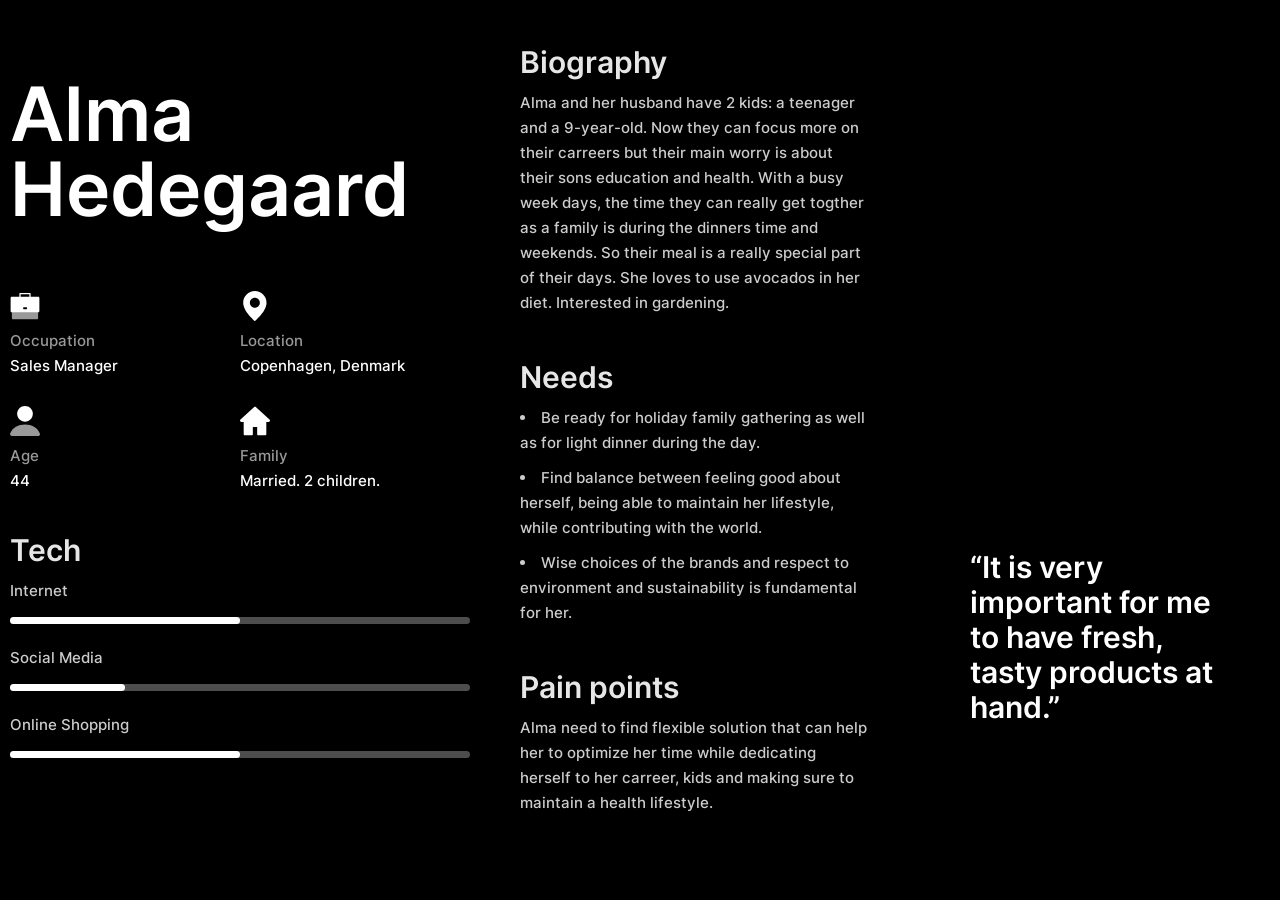
==== index.html @ ad47f363 "tetee" ====
<!DOCTYPE html>
<html lang="en">
<head>
    <meta charset="UTF-8">
    <meta http-equiv="X-UA-Compatible" content="IE=edge">
    <meta name="viewport" content="width=device-width">
    <title>Task1</title>
    <link rel="stylesheet" href="./css/Task1.css">
</head>
<body>
    <div class="wrapper">
            <section class="intro">
                    <h1 class="intro__name">Alma
                        Hedegaard
                    </h1>
                    <div class="info">
                        <div class="intro__row">
                            <div class="intro__row-occupation info">
                                <img src="./helosass/img/icons/briefcase.svg" alt="" class="intro__row-img">
                                <div class="intro__row-block"><p>Occupation</p></div>
                                <div class="intro__row-text"><p>Sales Manager</p></div>
                            </div>
                            <div class="intro__row-location info">
                                <img src="./helosass/img/icons/location.svg" alt="" class="intro__row-img">
                                <div class="intro__row-block"><p>Location</p></div>
                                <div class="intro__row-text"><p>Copenhagen, Denmark</p></div>
                            </div>
                            <div class="intro__row-age info">
                                <img src="./helosass/img/icons/person.svg" alt="" class="intro__row-img">
                                <div class="intro__row-block"><p>Age</p></div>
                                <div class="intro__row-text"><p>44</p></div>
                            </div>
                            <div class="intro__row-family info">
                                <img src="./helosass/img/icons/Group.svg" alt="" class="intro__row-img">
                                <div class="intro__row-block"><p>Family</p></div>
                                <div class="intro__row-text"><p>Married. 2 children.</p></div>
                            </div>
                        </div>
                        <div class="intro__title title">
                            <p>Tech</p>
                        </div>
                        <div class="intro-scale">
                            <p>Internet</p>
                            <progress value="50" max="100"></progress>
                        </div>
                        <div class="intro-scale">
                            <p>Social Media</p>
                            <progress value="25" max="100"></progress>
                        </div>
                        <div class="intro-scale">
                            <p>Online Shopping</p>
                            <progress value="50" max="100"></progress>
                        </div>
                    </div>
                
            </section>
            <section class="description">
                <div class="title">
                    Biography
                </div>
                <div class="text">Alma and her husband have 2 kids: a teenager and a 9-year-old. Now they can focus more on their carreers but their main worry is about their sons education and health. With a busy week days, the time they can really get togther as a family is during the dinners time and weekends. So their meal is a really special part of their days. She loves to use avocados in her diet. Interested in gardening.</div>
                
                <div class="title">
                    Needs
                </div>
                <div class="text">
                    <li>Be ready for holiday family gathering as well as for light dinner during the day.</li>
                    <li>Find balance between feeling good about herself, being able to maintain her lifestyle, while contributing with the world.</li>
                    <li>Wise choices of the brands and respect to environment and sustainability is fundamental for her.</li>
                </ul>
                </div>
                <div class="title">
                    Pain points
                </div>
                <div class="text">Alma need to find flexible solution that can help her to optimize her time while dedicating herself to her carreer, kids and making sure to maintain a health lifestyle.  </div>
            </section>
            <section class="photo">
                <div class="photo-text">“It is very important for me to have fresh, tasty products at hand.” </div>
            </section>
    </div>
</body>
</html>
---- css/Task1.css ----
@charset "UTF-8";
/*Обнуление*/
* {
  padding: 0;
  margin: 0;
  border: 0;
}

*, *:before, *:after {
  -webkit-box-sizing: border-box;
  box-sizing: border-box;
}

:focus, :active {
  outline: none;
}

a:focus, a:active {
  outline: none;
}

nav, footer, header, aside {
  display: block;
}

html, body {
  height: 100%;
  width: 100%;
  font-size: 100%;
  line-height: 1;
  font-size: 14px;
  -ms-text-size-adjust: 100%;
  -moz-text-size-adjust: 100%;
  -webkit-text-size-adjust: 100%;
}

input, button, textarea {
  font-family: inherit;
}

input::-ms-clear {
  display: none;
}

button {
  cursor: pointer;
}

button::-moz-focus-inner {
  padding: 0;
  border: 0;
}

a, a:visited {
  text-decoration: none;
}

a:hover {
  text-decoration: none;
}

ul li {
  list-style: none;
}

img {
  vertical-align: top;
}

h1, h2, h3, h4, h5, h6 {
  font-size: inherit;
  font-weight: inherit;
}

/*--------------------*/
/* inter-500 - latin */
@font-face {
  font-family: 'Inter';
  font-style: normal;
  font-weight: 500;
  src: local(""), url("../helosass/fonts/inter-v3-latin-500.woff2") format("woff2"), url("../helosass/fonts/inter-v3-latin-500.woff") format("woff");
  /* Chrome 6+, Firefox 3.6+, IE 9+, Safari 5.1+ */
}

/* inter-600 - latin */
@font-face {
  font-family: 'Inter';
  font-style: normal;
  font-weight: 600;
  src: local(""), url("../helosass/fonts/inter-v3-latin-600.woff2") format("woff2"), url("../helosass/fonts/inter-v3-latin-600.woff") format("woff");
  /* Chrome 6+, Firefox 3.6+, IE 9+, Safari 5.1+ */
}

body {
  background: black;
  font-family: 'Inter';
  font-style: normal;
  font-weight: 500;
  font-size: 15px;
  line-height: 25px;
  color: #FFFFFF;
}

section {
  margin-right: 50px;
  -webkit-box-flex: 0;
      -ms-flex: 0 1 33.333%;
          flex: 0 1 33.333%;
}

section:last-child {
  margin-right: 0;
}

.wrapper {
  display: -webkit-box;
  display: -ms-flexbox;
  display: flex;
  max-width: 1500px;
  padding: 50px 10px;
  margin: 0 auto;
  -webkit-box-align: center;
      -ms-flex-align: center;
          align-items: center;
}

@media (max-width: 970px) {
  .wrapper {
    max-width: none;
    -ms-flex-wrap: wrap;
        flex-wrap: wrap;
  }
}

.intro {
  max-width: 461px;
}

.intro__name {
  font-weight: 600;
  font-size: 75px;
  line-height: 75px;
  margin-bottom: 65px;
}

.intro__row {
  display: -webkit-box;
  display: -ms-flexbox;
  display: flex;
  -ms-flex-wrap: wrap;
      flex-wrap: wrap;
  margin-bottom: 45px;
}

.info {
  margin-bottom: 28px;
  -webkit-box-flex: 0;
      -ms-flex: 0 1 50%;
          flex: 0 1 50%;
}

.info p {
  max-width: 206px;
}

.info .intro__row-block {
  opacity: 0.6;
}

.info:nth-child(3) {
  margin-bottom: 0;
}

.info:nth-child(4) {
  margin-bottom: 0;
}

.info .intro__row-img {
  margin-bottom: 7px;
}

.info .intro__row-text {
  display: -webkit-box;
  -webkit-line-clamp: 3;
  -webkit-box-orient: vertical;
  overflow: hidden;
}

.title {
  margin-bottom: 15px;
  font-weight: 600;
  font-size: 30px;
  opacity: 0.9;
}

.intro-scale {
  margin-bottom: 17px;
}

.intro-scale:last-child {
  margin-bottom: 0;
}

.intro-scale p {
  opacity: 0.8;
}

.intro-scale progress {
  height: 7px;
  width: 460px;
}

.intro-scale progress::-webkit-progress-value {
  background: #FFFFFF;
  border-radius: 10px;
}

.intro-scale progress::-webkit-progress-bar {
  background: rgba(255, 255, 255, 0.3);
  border-radius: 10px;
}

.description {
  max-width: 461px;
}

.text {
  opacity: 0.8;
  margin-bottom: 50px;
}

.text:last-child {
  margin-bottom: 0;
}

.text li {
  margin-bottom: 10px;
}

.text li:last-child {
  margin-bottom: 0;
}

.photo {
  width: 461px;
  height: 750px;
  background: url("../helosass/img/avatar.JPG") 0 0/cover no-repeat;
  border-radius: 7px;
  display: -webkit-box;
  display: -ms-flexbox;
  display: flex;
  -webkit-box-align: end;
      -ms-flex-align: end;
          align-items: flex-end;
}

.photo-text {
  max-width: 360px;
  text-align: left;
  margin: 83px 50px;
  font-weight: 600;
  font-size: 30px;
  line-height: 35px;
}
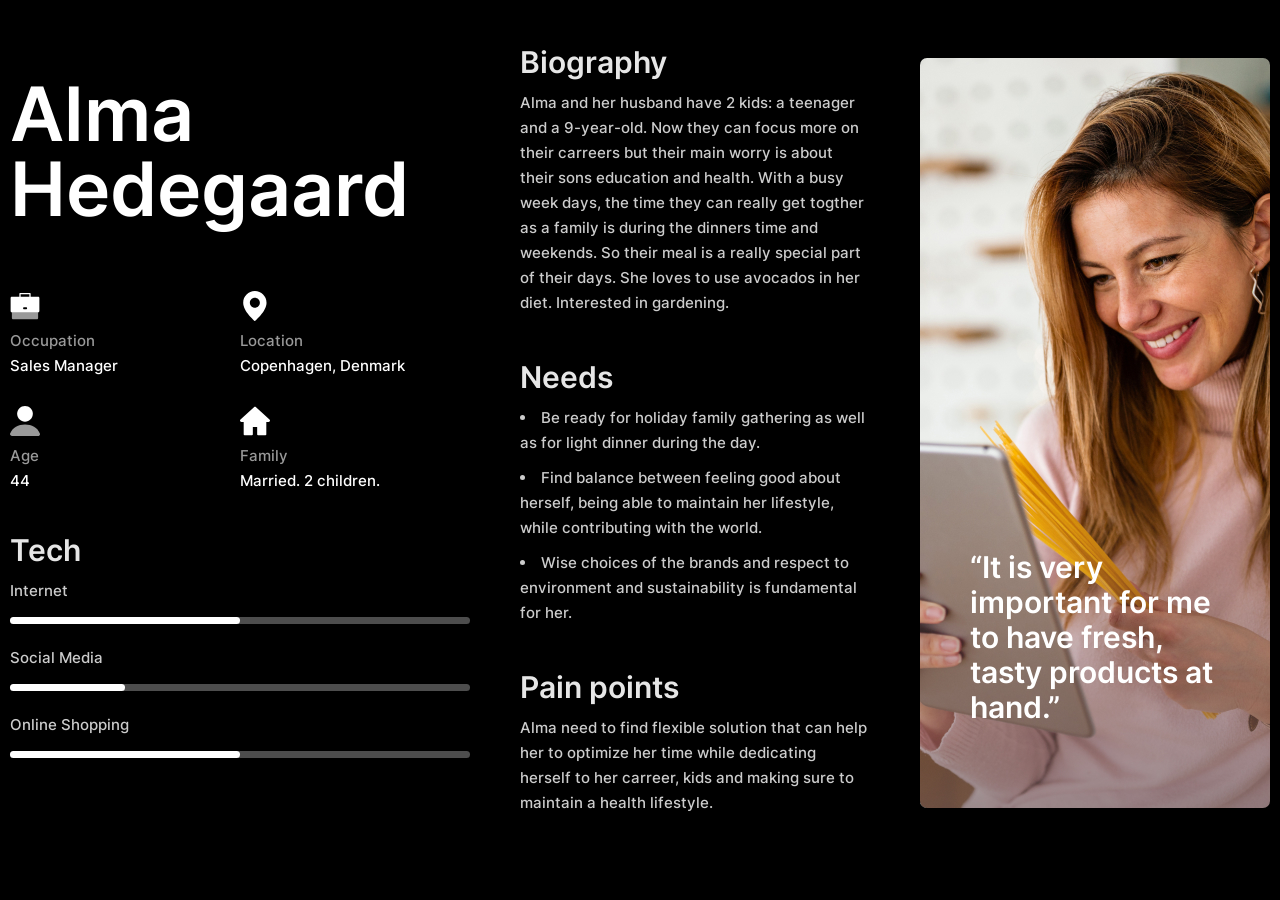
==== commit eee363e6: "tetee" ====
--- a/index.html
+++ b/index.html
@@ -5,7 +5,7 @@
     <meta http-equiv="X-UA-Compatible" content="IE=edge">
     <meta name="viewport" content="width=device-width">
     <title>Task1</title>
-    <link rel="stylesheet" href="./css/Task1.css">
+    <link rel="stylesheet" href="/Task1.css">
 </head>
 <body>
     <div class="wrapper">
--- a/Task1.css
+++ b/Task1.css
@@ -0,0 +1,264 @@
+@charset "UTF-8";
+/*Обнуление*/
+* {
+  padding: 0;
+  margin: 0;
+  border: 0;
+}
+
+*, *:before, *:after {
+  -webkit-box-sizing: border-box;
+  box-sizing: border-box;
+}
+
+:focus, :active {
+  outline: none;
+}
+
+a:focus, a:active {
+  outline: none;
+}
+
+nav, footer, header, aside {
+  display: block;
+}
+
+html, body {
+  height: 100%;
+  width: 100%;
+  font-size: 100%;
+  line-height: 1;
+  font-size: 14px;
+  -ms-text-size-adjust: 100%;
+  -moz-text-size-adjust: 100%;
+  -webkit-text-size-adjust: 100%;
+}
+
+input, button, textarea {
+  font-family: inherit;
+}
+
+input::-ms-clear {
+  display: none;
+}
+
+button {
+  cursor: pointer;
+}
+
+button::-moz-focus-inner {
+  padding: 0;
+  border: 0;
+}
+
+a, a:visited {
+  text-decoration: none;
+}
+
+a:hover {
+  text-decoration: none;
+}
+
+ul li {
+  list-style: none;
+}
+
+img {
+  vertical-align: top;
+}
+
+h1, h2, h3, h4, h5, h6 {
+  font-size: inherit;
+  font-weight: inherit;
+}
+
+/*--------------------*/
+/* inter-500 - latin */
+@font-face {
+  font-family: 'Inter';
+  font-style: normal;
+  font-weight: 500;
+  src: local(""), url("../helosass/fonts/inter-v3-latin-500.woff2") format("woff2"), url("../helosass/fonts/inter-v3-latin-500.woff") format("woff");
+  /* Chrome 6+, Firefox 3.6+, IE 9+, Safari 5.1+ */
+}
+
+/* inter-600 - latin */
+@font-face {
+  font-family: 'Inter';
+  font-style: normal;
+  font-weight: 600;
+  src: local(""), url("../helosass/fonts/inter-v3-latin-600.woff2") format("woff2"), url("../helosass/fonts/inter-v3-latin-600.woff") format("woff");
+  /* Chrome 6+, Firefox 3.6+, IE 9+, Safari 5.1+ */
+}
+
+body {
+  background: black;
+  font-family: 'Inter';
+  font-style: normal;
+  font-weight: 500;
+  font-size: 15px;
+  line-height: 25px;
+  color: #FFFFFF;
+}
+
+section {
+  margin-right: 50px;
+  -webkit-box-flex: 0;
+      -ms-flex: 0 1 33.333%;
+          flex: 0 1 33.333%;
+}
+
+section:last-child {
+  margin-right: 0;
+}
+
+.wrapper {
+  display: -webkit-box;
+  display: -ms-flexbox;
+  display: flex;
+  max-width: 1500px;
+  padding: 50px 10px;
+  margin: 0 auto;
+  -webkit-box-align: center;
+      -ms-flex-align: center;
+          align-items: center;
+}
+
+@media (max-width: 970px) {
+  .wrapper {
+    max-width: none;
+    -ms-flex-wrap: wrap;
+        flex-wrap: wrap;
+  }
+}
+
+.intro {
+  max-width: 461px;
+}
+
+.intro__name {
+  font-weight: 600;
+  font-size: 75px;
+  line-height: 75px;
+  margin-bottom: 65px;
+}
+
+.intro__row {
+  display: -webkit-box;
+  display: -ms-flexbox;
+  display: flex;
+  -ms-flex-wrap: wrap;
+      flex-wrap: wrap;
+  margin-bottom: 45px;
+}
+
+.info {
+  margin-bottom: 28px;
+  -webkit-box-flex: 0;
+      -ms-flex: 0 1 50%;
+          flex: 0 1 50%;
+}
+
+.info p {
+  max-width: 206px;
+}
+
+.info .intro__row-block {
+  opacity: 0.6;
+}
+
+.info:nth-child(3) {
+  margin-bottom: 0;
+}
+
+.info:nth-child(4) {
+  margin-bottom: 0;
+}
+
+.info .intro__row-img {
+  margin-bottom: 7px;
+}
+
+.info .intro__row-text {
+  display: -webkit-box;
+  -webkit-line-clamp: 3;
+  -webkit-box-orient: vertical;
+  overflow: hidden;
+}
+
+.title {
+  margin-bottom: 15px;
+  font-weight: 600;
+  font-size: 30px;
+  opacity: 0.9;
+}
+
+.intro-scale {
+  margin-bottom: 17px;
+}
+
+.intro-scale:last-child {
+  margin-bottom: 0;
+}
+
+.intro-scale p {
+  opacity: 0.8;
+}
+
+.intro-scale progress {
+  height: 7px;
+  width: 460px;
+}
+
+.intro-scale progress::-webkit-progress-value {
+  background: #FFFFFF;
+  border-radius: 10px;
+}
+
+.intro-scale progress::-webkit-progress-bar {
+  background: rgba(255, 255, 255, 0.3);
+  border-radius: 10px;
+}
+
+.description {
+  max-width: 461px;
+}
+
+.text {
+  opacity: 0.8;
+  margin-bottom: 50px;
+}
+
+.text:last-child {
+  margin-bottom: 0;
+}
+
+.text li {
+  margin-bottom: 10px;
+}
+
+.text li:last-child {
+  margin-bottom: 0;
+}
+
+.photo {
+  width: 461px;
+  height: 750px;
+  background: url("../avatar.JPG") 0 0/cover no-repeat;
+  border-radius: 7px;
+  display: -webkit-box;
+  display: -ms-flexbox;
+  display: flex;
+  -webkit-box-align: end;
+      -ms-flex-align: end;
+          align-items: flex-end;
+}
+
+.photo-text {
+  max-width: 360px;
+  text-align: left;
+  margin: 83px 50px;
+  font-weight: 600;
+  font-size: 30px;
+  line-height: 35px;
+}
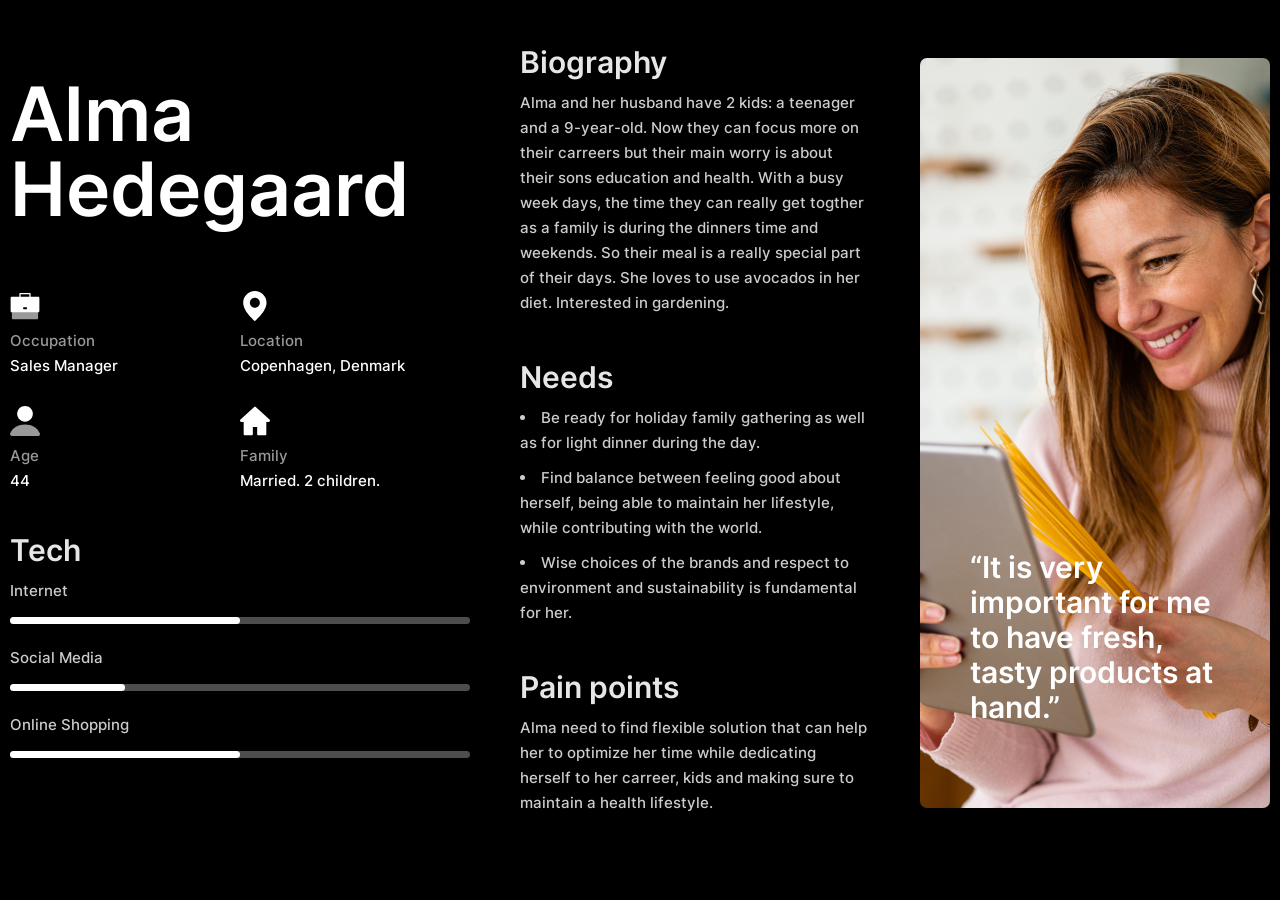
==== commit 0cdc8534: "tetee" ====
--- a/index.html
+++ b/index.html
@@ -5,7 +5,7 @@
     <meta http-equiv="X-UA-Compatible" content="IE=edge">
     <meta name="viewport" content="width=device-width">
     <title>Task1</title>
-    <link rel="stylesheet" href="/Task1.css">
+    <link rel="stylesheet" href="css/Task1.css">
 </head>
 <body>
     <div class="wrapper">
--- a/css/Task1.css
+++ b/css/Task1.css
@@ -0,0 +1,264 @@
+@charset "UTF-8";
+/*Обнуление*/
+* {
+  padding: 0;
+  margin: 0;
+  border: 0;
+}
+
+*, *:before, *:after {
+  -webkit-box-sizing: border-box;
+  box-sizing: border-box;
+}
+
+:focus, :active {
+  outline: none;
+}
+
+a:focus, a:active {
+  outline: none;
+}
+
+nav, footer, header, aside {
+  display: block;
+}
+
+html, body {
+  height: 100%;
+  width: 100%;
+  font-size: 100%;
+  line-height: 1;
+  font-size: 14px;
+  -ms-text-size-adjust: 100%;
+  -moz-text-size-adjust: 100%;
+  -webkit-text-size-adjust: 100%;
+}
+
+input, button, textarea {
+  font-family: inherit;
+}
+
+input::-ms-clear {
+  display: none;
+}
+
+button {
+  cursor: pointer;
+}
+
+button::-moz-focus-inner {
+  padding: 0;
+  border: 0;
+}
+
+a, a:visited {
+  text-decoration: none;
+}
+
+a:hover {
+  text-decoration: none;
+}
+
+ul li {
+  list-style: none;
+}
+
+img {
+  vertical-align: top;
+}
+
+h1, h2, h3, h4, h5, h6 {
+  font-size: inherit;
+  font-weight: inherit;
+}
+
+/*--------------------*/
+/* inter-500 - latin */
+@font-face {
+  font-family: 'Inter';
+  font-style: normal;
+  font-weight: 500;
+  src: local(""), url("../helosass/fonts/inter-v3-latin-500.woff2") format("woff2"), url("../helosass/fonts/inter-v3-latin-500.woff") format("woff");
+  /* Chrome 6+, Firefox 3.6+, IE 9+, Safari 5.1+ */
+}
+
+/* inter-600 - latin */
+@font-face {
+  font-family: 'Inter';
+  font-style: normal;
+  font-weight: 600;
+  src: local(""), url("../helosass/fonts/inter-v3-latin-600.woff2") format("woff2"), url("../helosass/fonts/inter-v3-latin-600.woff") format("woff");
+  /* Chrome 6+, Firefox 3.6+, IE 9+, Safari 5.1+ */
+}
+
+body {
+  background: black;
+  font-family: 'Inter';
+  font-style: normal;
+  font-weight: 500;
+  font-size: 15px;
+  line-height: 25px;
+  color: #FFFFFF;
+}
+
+section {
+  margin-right: 50px;
+  -webkit-box-flex: 0;
+      -ms-flex: 0 1 33.333%;
+          flex: 0 1 33.333%;
+}
+
+section:last-child {
+  margin-right: 0;
+}
+
+.wrapper {
+  display: -webkit-box;
+  display: -ms-flexbox;
+  display: flex;
+  max-width: 1500px;
+  padding: 50px 10px;
+  margin: 0 auto;
+  -webkit-box-align: center;
+      -ms-flex-align: center;
+          align-items: center;
+}
+
+@media (max-width: 970px) {
+  .wrapper {
+    max-width: none;
+    -ms-flex-wrap: wrap;
+        flex-wrap: wrap;
+  }
+}
+
+.intro {
+  max-width: 461px;
+}
+
+.intro__name {
+  font-weight: 600;
+  font-size: 75px;
+  line-height: 75px;
+  margin-bottom: 65px;
+}
+
+.intro__row {
+  display: -webkit-box;
+  display: -ms-flexbox;
+  display: flex;
+  -ms-flex-wrap: wrap;
+      flex-wrap: wrap;
+  margin-bottom: 45px;
+}
+
+.info {
+  margin-bottom: 28px;
+  -webkit-box-flex: 0;
+      -ms-flex: 0 1 50%;
+          flex: 0 1 50%;
+}
+
+.info p {
+  max-width: 206px;
+}
+
+.info .intro__row-block {
+  opacity: 0.6;
+}
+
+.info:nth-child(3) {
+  margin-bottom: 0;
+}
+
+.info:nth-child(4) {
+  margin-bottom: 0;
+}
+
+.info .intro__row-img {
+  margin-bottom: 7px;
+}
+
+.info .intro__row-text {
+  display: -webkit-box;
+  -webkit-line-clamp: 3;
+  -webkit-box-orient: vertical;
+  overflow: hidden;
+}
+
+.title {
+  margin-bottom: 15px;
+  font-weight: 600;
+  font-size: 30px;
+  opacity: 0.9;
+}
+
+.intro-scale {
+  margin-bottom: 17px;
+}
+
+.intro-scale:last-child {
+  margin-bottom: 0;
+}
+
+.intro-scale p {
+  opacity: 0.8;
+}
+
+.intro-scale progress {
+  height: 7px;
+  width: 460px;
+}
+
+.intro-scale progress::-webkit-progress-value {
+  background: #FFFFFF;
+  border-radius: 10px;
+}
+
+.intro-scale progress::-webkit-progress-bar {
+  background: rgba(255, 255, 255, 0.3);
+  border-radius: 10px;
+}
+
+.description {
+  max-width: 461px;
+}
+
+.text {
+  opacity: 0.8;
+  margin-bottom: 50px;
+}
+
+.text:last-child {
+  margin-bottom: 0;
+}
+
+.text li {
+  margin-bottom: 10px;
+}
+
+.text li:last-child {
+  margin-bottom: 0;
+}
+
+.photo {
+  width: 461px;
+  height: 750px;
+  background: url("../woman.png") 0 0/cover no-repeat;
+  border-radius: 7px;
+  display: -webkit-box;
+  display: -ms-flexbox;
+  display: flex;
+  -webkit-box-align: end;
+      -ms-flex-align: end;
+          align-items: flex-end;
+}
+
+.photo-text {
+  max-width: 360px;
+  text-align: left;
+  margin: 83px 50px;
+  font-weight: 600;
+  font-size: 30px;
+  line-height: 35px;
+}
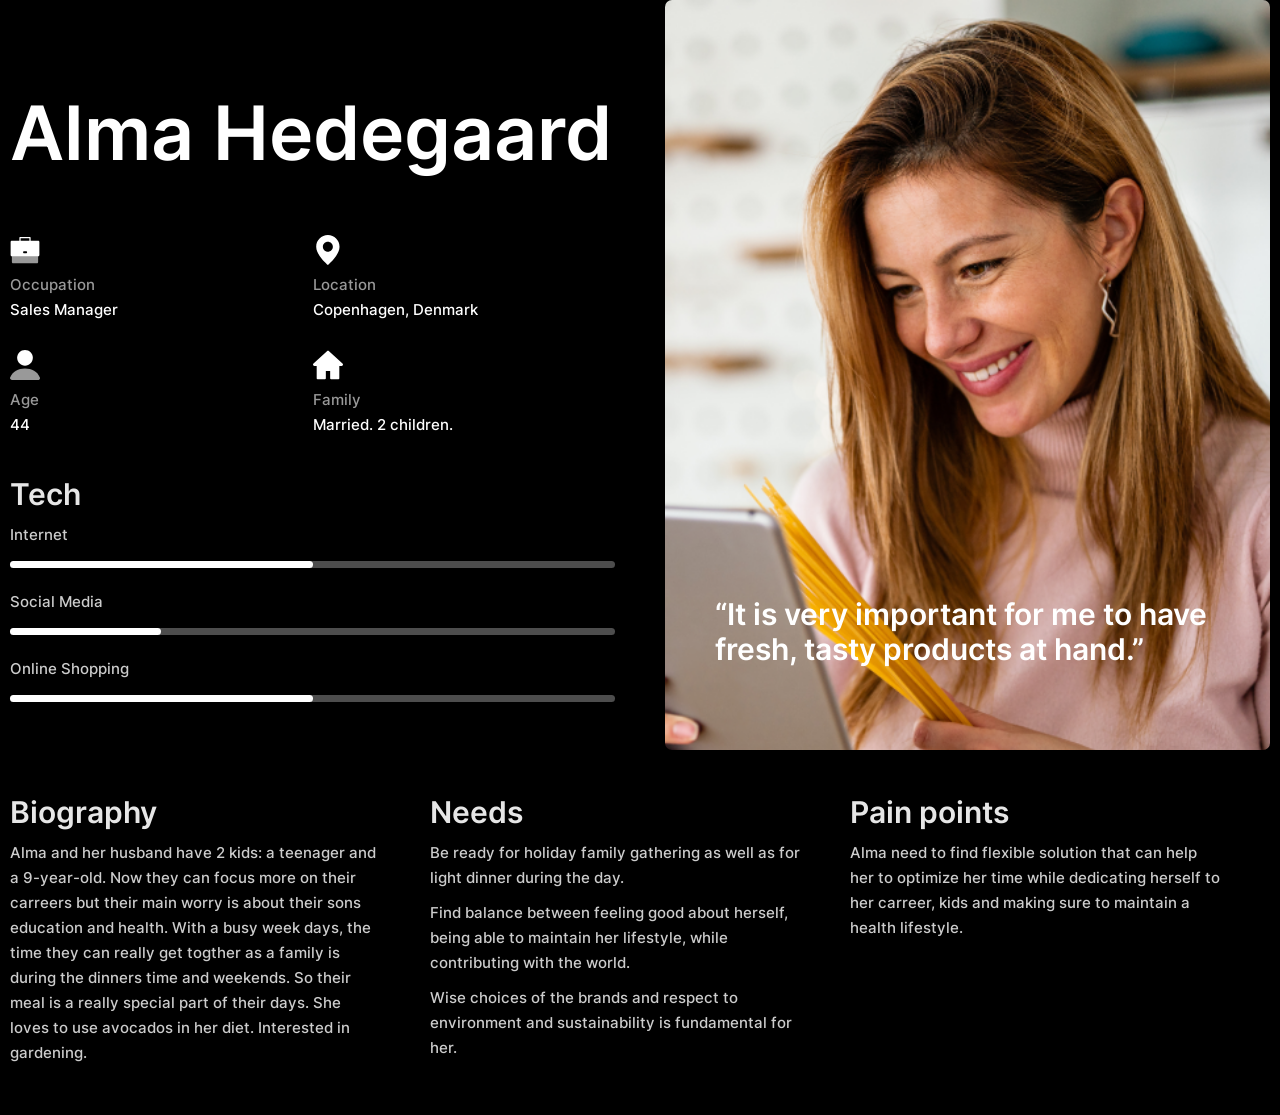
==== commit dbb370c5: "tetee" ====
--- a/index.html
+++ b/index.html
@@ -9,11 +9,11 @@
 </head>
 <body>
     <div class="wrapper">
-            <section class="intro">
+            <section class="intro column">
                     <h1 class="intro__name">Alma
                         Hedegaard
                     </h1>
-                    <div class="info">
+                    <div class="infoo">
                         <div class="intro__row">
                             <div class="intro__row-occupation info">
                                 <img src="./helosass/img/icons/briefcase.svg" alt="" class="intro__row-img">
@@ -36,6 +36,7 @@
                                 <div class="intro__row-text"><p>Married. 2 children.</p></div>
                             </div>
                         </div>
+                    
                         <div class="intro__title title">
                             <p>Tech</p>
                         </div>
@@ -54,27 +55,33 @@
                     </div>
                 
             </section>
-            <section class="description">
-                <div class="title">
-                    Biography
+            <section class="description column">
+                <div class="description__row">
+                    <div class="block">
+                        <div class="title">
+                            Biography
+                        </div>
+                        <div class="text">Alma and her husband have 2 kids: a teenager and a 9-year-old. Now they can focus more on their carreers but their main worry is about their sons education and health. With a busy week days, the time they can really get togther as a family is during the dinners time and weekends. So their meal is a really special part of their days. She loves to use avocados in her diet. Interested in gardening.</div>
+                    </div>
+                    <div class="block">
+                        <div class="title">
+                            Needs
+                        </div>
+                        <ul class="text">
+                            <li>Be ready for holiday family gathering as well as for light dinner during the day.</li>
+                            <li>Find balance between feeling good about herself, being able to maintain her lifestyle, while contributing with the world.</li>
+                            <li>Wise choices of the brands and respect to environment and sustainability is fundamental for her.</li>
+                        </ul>
+                    </div>
+                    <div class="block">
+                        <div class="title">
+                            Pain points
+                        </div>
+                        <div class="text">Alma need to find flexible solution that can help her to optimize her time while dedicating herself to her carreer, kids and making sure to maintain a health lifestyle.  </div>
+                    </div>
                 </div>
-                <div class="text">Alma and her husband have 2 kids: a teenager and a 9-year-old. Now they can focus more on their carreers but their main worry is about their sons education and health. With a busy week days, the time they can really get togther as a family is during the dinners time and weekends. So their meal is a really special part of their days. She loves to use avocados in her diet. Interested in gardening.</div>
-                
-                <div class="title">
-                    Needs
-                </div>
-                <div class="text">
-                    <li>Be ready for holiday family gathering as well as for light dinner during the day.</li>
-                    <li>Find balance between feeling good about herself, being able to maintain her lifestyle, while contributing with the world.</li>
-                    <li>Wise choices of the brands and respect to environment and sustainability is fundamental for her.</li>
-                </ul>
-                </div>
-                <div class="title">
-                    Pain points
-                </div>
-                <div class="text">Alma need to find flexible solution that can help her to optimize her time while dedicating herself to her carreer, kids and making sure to maintain a health lifestyle.  </div>
             </section>
-            <section class="photo">
+            <section class="photo column">
                 <div class="photo-text">“It is very important for me to have fresh, tasty products at hand.” </div>
             </section>
     </div>
--- a/css/Task1.css
+++ b/css/Task1.css
@@ -99,41 +99,36 @@
   font-size: 15px;
   line-height: 25px;
   color: #FFFFFF;
-}
-
-section {
+  position: relative;
+}
+
+.wrapper {
+  position: absolute;
+  top: 50%;
+  left: 50%;
+  margin-right: -50%;
+  -webkit-transform: translate(-50%, -50%);
+          transform: translate(-50%, -50%);
+  display: -webkit-box;
+  display: -ms-flexbox;
+  display: flex;
+  width: 100%;
+  max-width: 1500px;
+  padding: 0 10px;
+  -webkit-box-align: center;
+      -ms-flex-align: center;
+          align-items: center;
+}
+
+.column {
   margin-right: 50px;
   -webkit-box-flex: 0;
       -ms-flex: 0 1 33.333%;
           flex: 0 1 33.333%;
 }
 
-section:last-child {
+.column:last-child {
   margin-right: 0;
-}
-
-.wrapper {
-  display: -webkit-box;
-  display: -ms-flexbox;
-  display: flex;
-  max-width: 1500px;
-  padding: 50px 10px;
-  margin: 0 auto;
-  -webkit-box-align: center;
-      -ms-flex-align: center;
-          align-items: center;
-}
-
-@media (max-width: 970px) {
-  .wrapper {
-    max-width: none;
-    -ms-flex-wrap: wrap;
-        flex-wrap: wrap;
-  }
-}
-
-.intro {
-  max-width: 461px;
 }
 
 .intro__name {
@@ -159,10 +154,6 @@
           flex: 0 1 50%;
 }
 
-.info p {
-  max-width: 206px;
-}
-
 .info .intro__row-block {
   opacity: 0.6;
 }
@@ -207,7 +198,7 @@
 
 .intro-scale progress {
   height: 7px;
-  width: 460px;
+  width: 100%;
 }
 
 .intro-scale progress::-webkit-progress-value {
@@ -220,17 +211,21 @@
   border-radius: 10px;
 }
 
-.description {
-  max-width: 461px;
+.intro-scale progress::-moz-progress-bar {
+  background: #FFFFFF;
+  border-radius: 10px;
+}
+
+.block {
+  margin-bottom: 50px;
+}
+
+.block:last-child {
+  margin-bottom: 0;
 }
 
 .text {
   opacity: 0.8;
-  margin-bottom: 50px;
-}
-
-.text:last-child {
-  margin-bottom: 0;
 }
 
 .text li {
@@ -242,7 +237,6 @@
 }
 
 .photo {
-  width: 461px;
   height: 750px;
   background: url("../woman.png") 0 0/cover no-repeat;
   border-radius: 7px;
@@ -255,10 +249,86 @@
 }
 
 .photo-text {
-  max-width: 360px;
+  padding: 0 50px;
   text-align: left;
-  margin: 83px 50px;
+  margin-bottom: 83px;
   font-weight: 600;
   font-size: 30px;
   line-height: 35px;
 }
+
+@media (max-width: 1330px) {
+  .wrapper {
+    width: 100%;
+    display: -webkit-box;
+    display: -ms-flexbox;
+    display: flex;
+    -ms-flex-wrap: wrap;
+        flex-wrap: wrap;
+    height: 100%;
+    -webkit-box-align: center;
+        -ms-flex-align: center;
+            align-items: center;
+  }
+  .column {
+    -webkit-box-flex: 1;
+        -ms-flex-positive: 1;
+            flex-grow: 1;
+  }
+  .intro {
+    -webkit-box-ordinal-group: 2;
+        -ms-flex-order: 1;
+            order: 1;
+  }
+  .description {
+    -webkit-box-ordinal-group: 4;
+        -ms-flex-order: 3;
+            order: 3;
+  }
+  .description__row {
+    display: -webkit-box;
+    display: -ms-flexbox;
+    display: flex;
+  }
+  .block {
+    -webkit-box-flex: 0;
+        -ms-flex: 0 1 33.33%;
+            flex: 0 1 33.33%;
+    margin-right: 50px;
+  }
+  .block:last-child {
+    margin-right: 0;
+  }
+  .photo {
+    -webkit-box-ordinal-group: 3;
+        -ms-flex-order: 2;
+            order: 2;
+    margin-bottom: 50px;
+  }
+}
+
+@media (max-width: 768px) {
+  .column {
+    -webkit-box-flex: 1;
+        -ms-flex: 1 1 auto;
+            flex: 1 1 auto;
+  }
+  .intro__name {
+    font-size: 35px;
+    line-height: 43px;
+  }
+  .description__row {
+    -webkit-box-orient: vertical;
+    -webkit-box-direction: normal;
+        -ms-flex-direction: column;
+            flex-direction: column;
+  }
+  .block {
+    -webkit-box-flex: 0;
+        -ms-flex: 0 1 auto;
+            flex: 0 1 auto;
+  }
+  .column {
+    margin-bottom: 50px;
+  }
+}
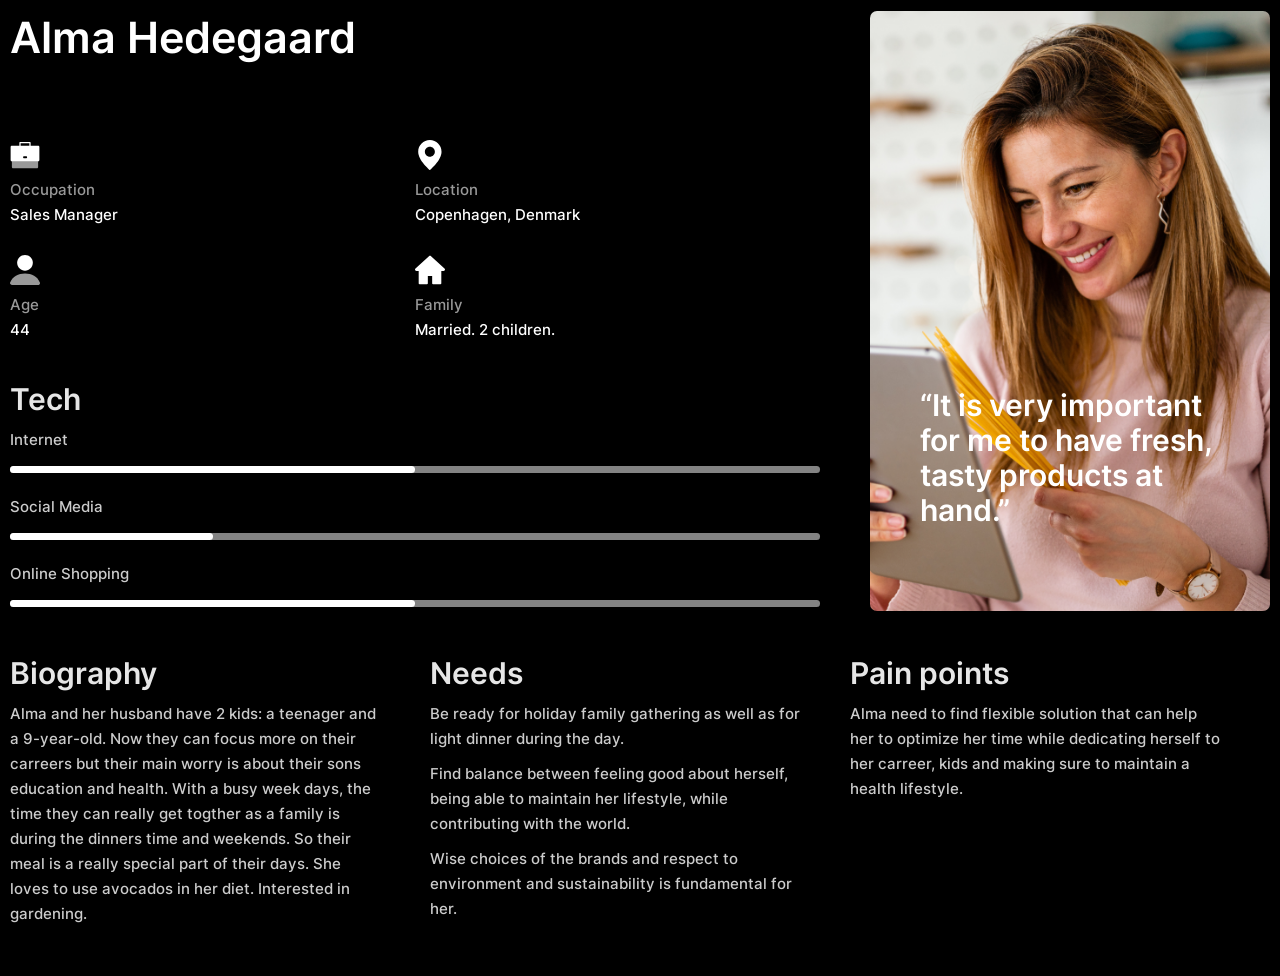
==== commit 8fc95bff: "tetee" ====
--- a/index.html
+++ b/index.html
@@ -42,7 +42,7 @@
                         </div>
                         <div class="intro-scale">
                             <p>Internet</p>
-                            <progress value="50" max="100"></progress>
+                            <progress max="100" value="50" ></progress>
                         </div>
                         <div class="intro-scale">
                             <p>Social Media</p>
--- a/css/Task1.css
+++ b/css/Task1.css
@@ -199,6 +199,13 @@
 .intro-scale progress {
   height: 7px;
   width: 100%;
+  background: rgba(255, 255, 255, 0.3);
+  border-radius: 10px;
+}
+
+.intro-scale progress::-moz-progress-bar {
+  background-color: #FFFFFF;
+  border-radius: 10px;
 }
 
 .intro-scale progress::-webkit-progress-value {
@@ -208,11 +215,6 @@
 
 .intro-scale progress::-webkit-progress-bar {
   background: rgba(255, 255, 255, 0.3);
-  border-radius: 10px;
-}
-
-.intro-scale progress::-moz-progress-bar {
-  background: #FFFFFF;
   border-radius: 10px;
 }
 
@@ -279,6 +281,10 @@
     -webkit-box-ordinal-group: 2;
         -ms-flex-order: 1;
             order: 1;
+    margin-bottom: 50px;
+  }
+  .intro__name {
+    font-size: 43px;
   }
   .description {
     -webkit-box-ordinal-group: 4;
@@ -300,10 +306,13 @@
     margin-right: 0;
   }
   .photo {
+    height: 600px;
+    max-width: 400px;
     -webkit-box-ordinal-group: 3;
         -ms-flex-order: 2;
             order: 2;
     margin-bottom: 50px;
+    margin-top: 10px;
   }
 }
 
@@ -331,4 +340,12 @@
   .column {
     margin-bottom: 50px;
   }
-}
+  .photo {
+    height: 300px;
+    max-width: 100%;
+    margin-bottom: 50px;
+  }
+  .photo-text {
+    margin-bottom: 50px;
+  }
+}
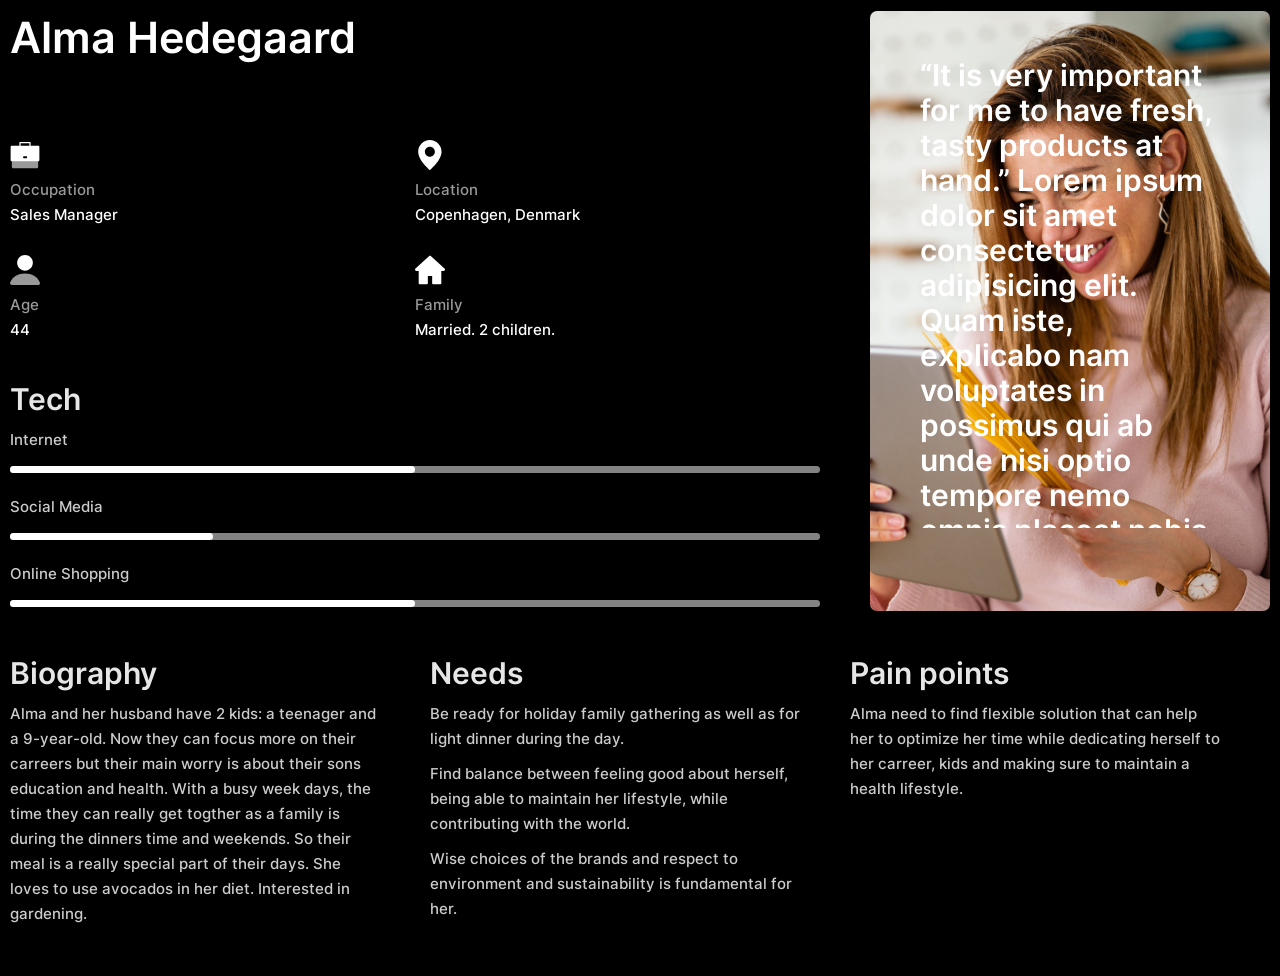
==== commit d52cbccd: "tetee" ====
--- a/index.html
+++ b/index.html
@@ -82,7 +82,7 @@
                 </div>
             </section>
             <section class="photo column">
-                <div class="photo-text">“It is very important for me to have fresh, tasty products at hand.” </div>
+                <div class="photo-text">“It is very important for me to have fresh, tasty products at hand.” Lorem ipsum dolor sit amet consectetur adipisicing elit. Quam iste, explicabo nam voluptates in possimus qui ab unde nisi optio tempore nemo omnis placeat nobis labore laborum, eligendi et perspiciatis! Lorem ipsum dolor sit amet consectetur adipisicing elit. Culpa aut corporis expedita iste perferendis commodi. Earum aut ducimus corporis odit necessitatibus maxime libero quasi natus enim, mollitia, distinctio cumque illum. </div>
             </section>
     </div>
 </body>
--- a/css/Task1.css
+++ b/css/Task1.css
@@ -251,6 +251,9 @@
 }
 
 .photo-text {
+  max-width: 460px;
+  max-height: 600px;
+  overflow: auto;
   padding: 0 50px;
   text-align: left;
   margin-bottom: 83px;
@@ -314,6 +317,9 @@
     margin-bottom: 50px;
     margin-top: 10px;
   }
+  .photo-text {
+    max-height: 470px;
+  }
 }
 
 @media (max-width: 768px) {
@@ -321,6 +327,7 @@
     -webkit-box-flex: 1;
         -ms-flex: 1 1 auto;
             flex: 1 1 auto;
+    margin-bottom: 50px;
   }
   .intro__name {
     font-size: 35px;
@@ -337,15 +344,15 @@
         -ms-flex: 0 1 auto;
             flex: 0 1 auto;
   }
-  .column {
-    margin-bottom: 50px;
-  }
   .photo {
-    height: 300px;
+    max-height: 200px;
     max-width: 100%;
     margin-bottom: 50px;
   }
   .photo-text {
-    margin-bottom: 50px;
-  }
-}
+    margin-bottom: 10px;
+    font-size: 23px;
+    max-width: 747px;
+    max-height: 170px;
+  }
+}
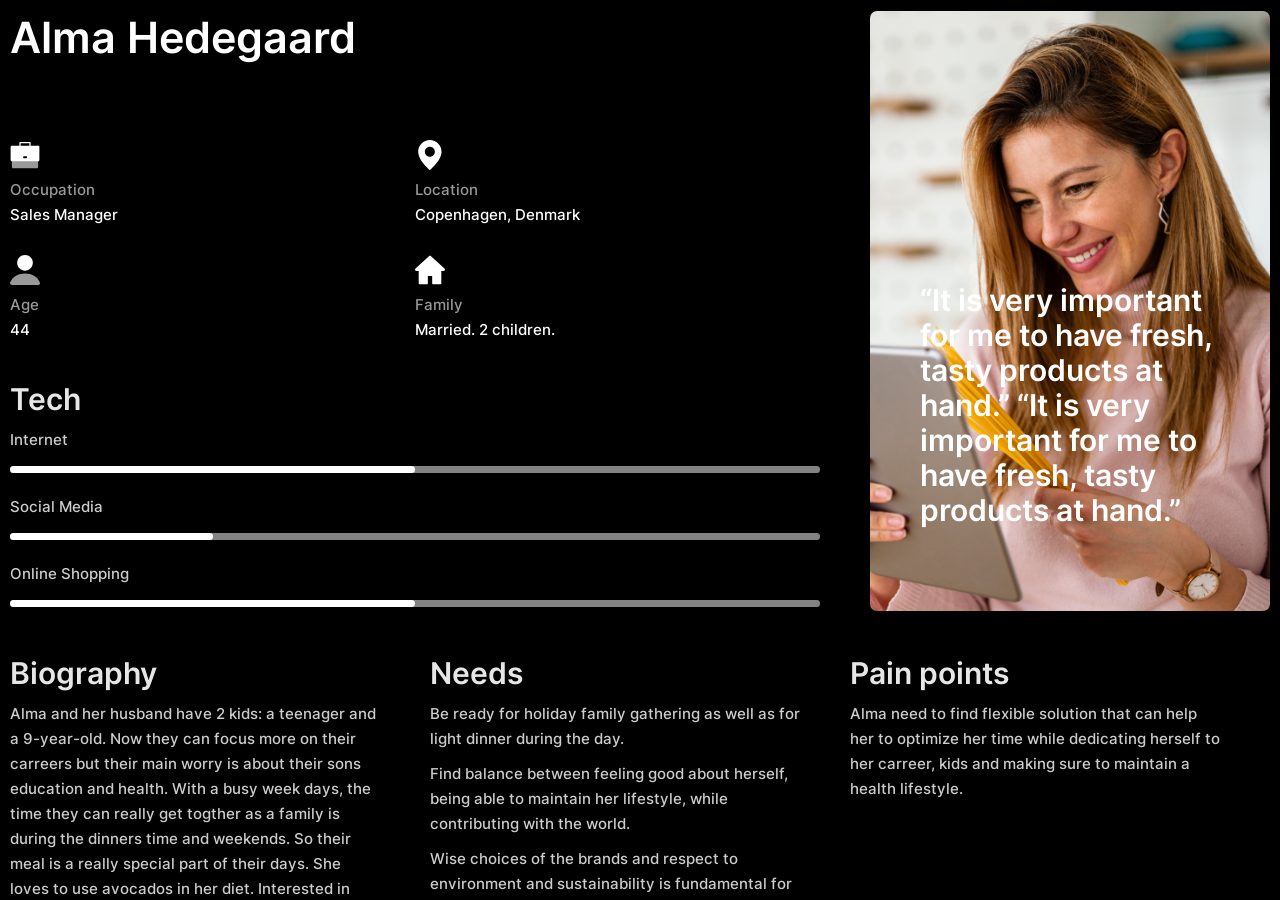
==== commit 58bc16f1: "tetee" ====
--- a/index.html
+++ b/index.html
@@ -10,45 +10,45 @@
 <body>
     <div class="wrapper">
             <section class="intro column">
-                    <h1 class="intro__name">Alma
+                    <h1 class="name">Alma
                         Hedegaard
                     </h1>
                     <div class="infoo">
                         <div class="intro__row">
-                            <div class="intro__row-occupation info">
-                                <img src="./helosass/img/icons/briefcase.svg" alt="" class="intro__row-img">
-                                <div class="intro__row-block"><p>Occupation</p></div>
-                                <div class="intro__row-text"><p>Sales Manager</p></div>
+                            <div class="row-occupation info">
+                                <img src="./helosass/img/icons/briefcase.svg" alt="" class="img">
+                                <div class="row-block"><p>Occupation</p></div>
+                                <div class="row-text"><p>Sales Manager</p></div>
                             </div>
-                            <div class="intro__row-location info">
-                                <img src="./helosass/img/icons/location.svg" alt="" class="intro__row-img">
-                                <div class="intro__row-block"><p>Location</p></div>
-                                <div class="intro__row-text"><p>Copenhagen, Denmark</p></div>
+                            <div class="row-location info">
+                                <img src="./helosass/img/icons/location.svg" alt="" class="img">
+                                <div class="row-block"><p>Location</p></div>
+                                <div class="row-text"><p>Copenhagen, Denmark</p></div>
                             </div>
-                            <div class="intro__row-age info">
-                                <img src="./helosass/img/icons/person.svg" alt="" class="intro__row-img">
-                                <div class="intro__row-block"><p>Age</p></div>
-                                <div class="intro__row-text"><p>44</p></div>
+                            <div class="row-age info">
+                                <img src="./helosass/img/icons/person.svg" alt="" class="img">
+                                <div class="row-block"><p>Age</p></div>
+                                <div class="row-text"><p>44</p></div>
                             </div>
-                            <div class="intro__row-family info">
-                                <img src="./helosass/img/icons/Group.svg" alt="" class="intro__row-img">
-                                <div class="intro__row-block"><p>Family</p></div>
-                                <div class="intro__row-text"><p>Married. 2 children.</p></div>
+                            <div class="row-family info">
+                                <img src="./helosass/img/icons/Group.svg" alt="" class="img">
+                                <div class="row-block"><p>Family</p></div>
+                                <div class="row-text"><p>Married. 2 children.</p></div>
                             </div>
                         </div>
                     
-                        <div class="intro__title title">
+                        <div class="intro-title title">
                             <p>Tech</p>
                         </div>
-                        <div class="intro-scale">
+                        <div class="scale">
                             <p>Internet</p>
                             <progress max="100" value="50" ></progress>
                         </div>
-                        <div class="intro-scale">
+                        <div class="scale">
                             <p>Social Media</p>
                             <progress value="25" max="100"></progress>
                         </div>
-                        <div class="intro-scale">
+                        <div class="scale">
                             <p>Online Shopping</p>
                             <progress value="50" max="100"></progress>
                         </div>
@@ -77,12 +77,12 @@
                         <div class="title">
                             Pain points
                         </div>
-                        <div class="text">Alma need to find flexible solution that can help her to optimize her time while dedicating herself to her carreer, kids and making sure to maintain a health lifestyle.  </div>
+                        <div class="text">Alma need to find flexible solution that can help her to optimize her time while dedicating herself to her carreer, kids and making sure to maintain a health lifestyle.</div>
                     </div>
                 </div>
             </section>
             <section class="photo column">
-                <div class="photo-text">“It is very important for me to have fresh, tasty products at hand.” Lorem ipsum dolor sit amet consectetur adipisicing elit. Quam iste, explicabo nam voluptates in possimus qui ab unde nisi optio tempore nemo omnis placeat nobis labore laborum, eligendi et perspiciatis! Lorem ipsum dolor sit amet consectetur adipisicing elit. Culpa aut corporis expedita iste perferendis commodi. Earum aut ducimus corporis odit necessitatibus maxime libero quasi natus enim, mollitia, distinctio cumque illum. </div>
+                <div class="photo-text">“It is very important for me to have fresh, tasty products at hand.” “It is very important for me to have fresh, tasty products at hand.” </div>
             </section>
     </div>
 </body>
--- a/css/Task1.css
+++ b/css/Task1.css
@@ -99,28 +99,27 @@
   font-size: 15px;
   line-height: 25px;
   color: #FFFFFF;
-  position: relative;
 }
 
 .wrapper {
-  position: absolute;
-  top: 50%;
-  left: 50%;
-  margin-right: -50%;
-  -webkit-transform: translate(-50%, -50%);
-          transform: translate(-50%, -50%);
+  padding: 0 10px;
+  width: 100%;
+  height: 100%;
   display: -webkit-box;
   display: -ms-flexbox;
   display: flex;
-  width: 100%;
-  max-width: 1500px;
-  padding: 0 10px;
   -webkit-box-align: center;
       -ms-flex-align: center;
           align-items: center;
+  overflow: auto;
 }
 
 .column {
+  width: 100%;
+  -ms-flex-line-pack: center;
+      align-content: center;
+  -ms-flex-pack: distribute;
+      justify-content: space-around;
   margin-right: 50px;
   -webkit-box-flex: 0;
       -ms-flex: 0 1 33.333%;
@@ -131,7 +130,7 @@
   margin-right: 0;
 }
 
-.intro__name {
+.name {
   font-weight: 600;
   font-size: 75px;
   line-height: 75px;
@@ -154,7 +153,7 @@
           flex: 0 1 50%;
 }
 
-.info .intro__row-block {
+.info .row-block {
   opacity: 0.6;
 }
 
@@ -166,11 +165,11 @@
   margin-bottom: 0;
 }
 
-.info .intro__row-img {
+.info .img {
   margin-bottom: 7px;
 }
 
-.info .intro__row-text {
+.info .row-text {
   display: -webkit-box;
   -webkit-line-clamp: 3;
   -webkit-box-orient: vertical;
@@ -184,36 +183,36 @@
   opacity: 0.9;
 }
 
-.intro-scale {
+.scale {
   margin-bottom: 17px;
 }
 
-.intro-scale:last-child {
-  margin-bottom: 0;
-}
-
-.intro-scale p {
+.scale:last-child {
+  margin-bottom: 0;
+}
+
+.scale p {
   opacity: 0.8;
 }
 
-.intro-scale progress {
+.scale progress {
   height: 7px;
   width: 100%;
   background: rgba(255, 255, 255, 0.3);
   border-radius: 10px;
 }
 
-.intro-scale progress::-moz-progress-bar {
+.scale progress::-moz-progress-bar {
   background-color: #FFFFFF;
   border-radius: 10px;
 }
 
-.intro-scale progress::-webkit-progress-value {
+.scale progress::-webkit-progress-value {
   background: #FFFFFF;
   border-radius: 10px;
 }
 
-.intro-scale progress::-webkit-progress-bar {
+.scale progress::-webkit-progress-bar {
   background: rgba(255, 255, 255, 0.3);
   border-radius: 10px;
 }
@@ -253,7 +252,6 @@
 .photo-text {
   max-width: 460px;
   max-height: 600px;
-  overflow: auto;
   padding: 0 50px;
   text-align: left;
   margin-bottom: 83px;
@@ -274,11 +272,13 @@
     -webkit-box-align: center;
         -ms-flex-align: center;
             align-items: center;
+    padding: 0 10px;
   }
   .column {
     -webkit-box-flex: 1;
         -ms-flex-positive: 1;
             flex-grow: 1;
+    margin-bottom: 50px;
   }
   .intro {
     -webkit-box-ordinal-group: 2;
@@ -286,7 +286,7 @@
             order: 1;
     margin-bottom: 50px;
   }
-  .intro__name {
+  .name {
     font-size: 43px;
   }
   .description {
@@ -327,7 +327,7 @@
     -webkit-box-flex: 1;
         -ms-flex: 1 1 auto;
             flex: 1 1 auto;
-    margin-bottom: 50px;
+    margin: 0;
   }
   .intro__name {
     font-size: 35px;
@@ -343,6 +343,7 @@
     -webkit-box-flex: 0;
         -ms-flex: 0 1 auto;
             flex: 0 1 auto;
+    margin-right: 0;
   }
   .photo {
     max-height: 200px;
@@ -350,9 +351,12 @@
     margin-bottom: 50px;
   }
   .photo-text {
+    padding: 0 5px;
+    text-align: justify;
     margin-bottom: 10px;
-    font-size: 23px;
+    font-size: 17px;
+    line-height: 20px;
     max-width: 747px;
-    max-height: 170px;
-  }
-}
+    max-height: 185px;
+  }
+}
